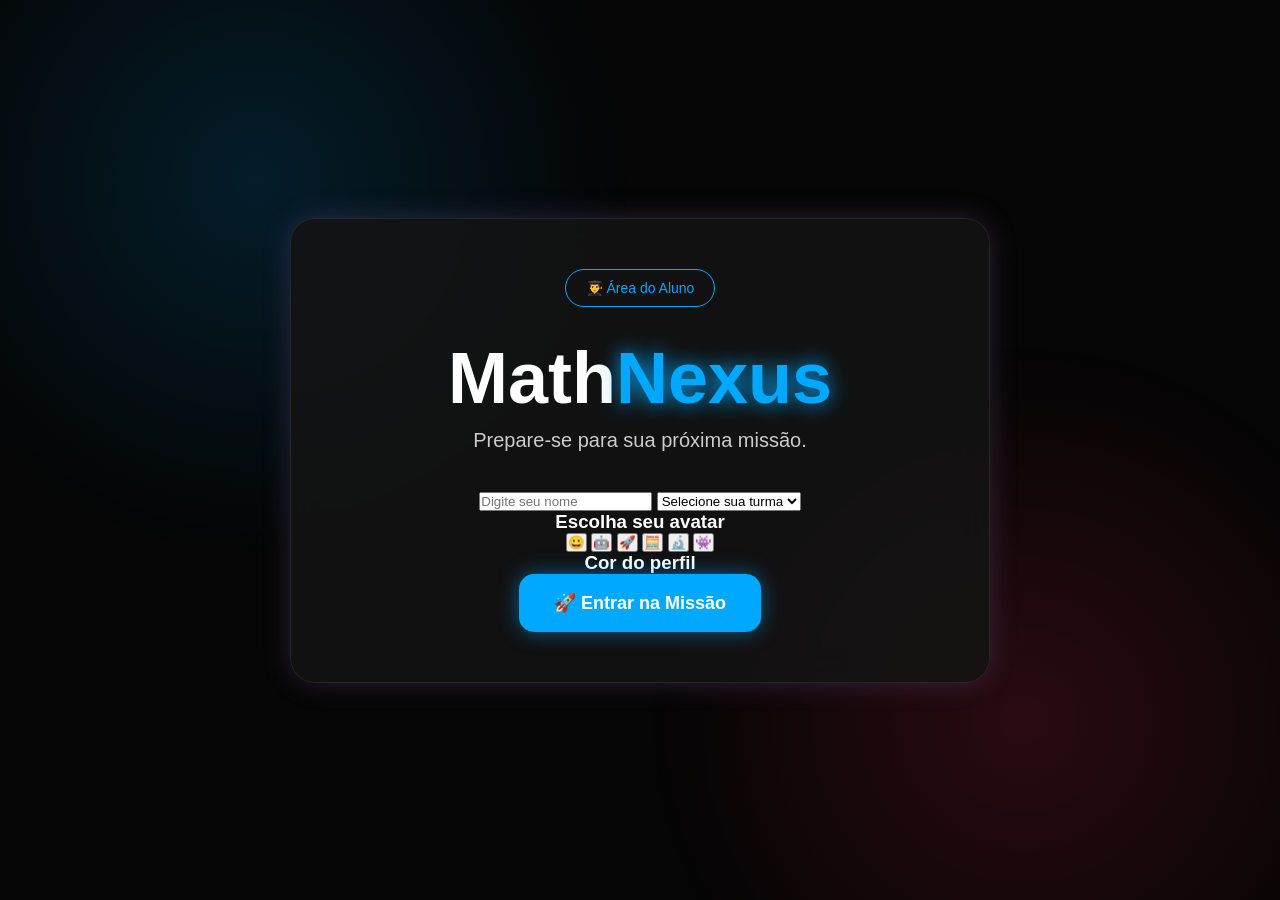
==== aluno.html @ 38cb6d9c "Create aluno.html" ====
<!DOCTYPE html>
<html lang="pt-BR">
<head>
<meta charset="UTF-8">
<meta name="viewport" content="width=device-width, initial-scale=1.0">

<title>MathNexus - Aluno</title>

<link rel="stylesheet" href="style.css">

</head>

<body>

<div class="background"></div>

<div class="container">

    <div class="card">

        <div class="badge">
            👨‍🎓 Área do Aluno
        </div>

        <h1>
            Math<span>Nexus</span>
        </h1>

        <p class="subtitle">
            Prepare-se para sua próxima missão.
        </p>

        <input
            type="text"
            placeholder="Digite seu nome"
            class="campo"
        >

        <select class="campo">
            <option>Selecione sua turma</option>
            <option>6º Ano</option>
            <option>7º Ano</option>
            <option>8º Ano</option>
            <option>9º Ano</option>
        </select>

        <h3 class="titulo">
            Escolha seu avatar
        </h3>

        <div class="avatares">

            <button class="avatar">😀</button>
            <button class="avatar">🤖</button>
            <button class="avatar">🚀</button>
            <button class="avatar">🧮</button>
            <button class="avatar">🔬</button>
            <button class="avatar">👾</button>

        </div>

        <h3 class="titulo">
            Cor do perfil
        </h3>

        <div class="cores">

            <div class="cor azul"></div>
            <div class="cor vermelho"></div>
            <div class="cor verde"></div>
            <div class="cor amarelo"></div>

        </div>

        <button class="btn aluno">
            🚀 Entrar na Missão
        </button>

    </div>

</div>

</body>
</html>
---- style.css ----
*{
    margin:0;
    padding:0;
    box-sizing:border-box;
    font-family:Arial, Helvetica, sans-serif;
}

body{
    background:#050505;
    color:white;
    min-height:100vh;
    overflow:hidden;
}

.background{
    position:fixed;
    width:100%;
    height:100%;
    background:
        radial-gradient(circle at 20% 20%, rgba(0,168,255,.15), transparent 30%),
        radial-gradient(circle at 80% 80%, rgba(255,45,85,.15), transparent 30%);
    z-index:-1;
}

.container{
    display:flex;
    justify-content:center;
    align-items:center;
    min-height:100vh;
    padding:20px;
}

.card{
    width:100%;
    max-width:700px;
    background:rgba(20,20,20,.85);
    border:1px solid rgba(255,255,255,.08);
    border-radius:25px;
    padding:50px;
    backdrop-filter:blur(20px);
    box-shadow:
        0 0 30px rgba(0,168,255,.15),
        0 0 30px rgba(255,45,85,.15);
    text-align:center;
}

.badge{
    display:inline-block;
    background:#111;
    border:1px solid #00a8ff;
    color:#00a8ff;
    padding:10px 20px;
    border-radius:30px;
    margin-bottom:30px;
    font-size:14px;
}

h1{
    font-size:72px;
    font-weight:900;
    margin-bottom:10px;
}

h1 span{
    color:#00a8ff;
    text-shadow:0 0 20px #00a8ff;
}

.subtitle{
    color:#cccccc;
    font-size:20px;
    margin-bottom:40px;
}

.areas{
    display:flex;
    gap:15px;
    justify-content:center;
    flex-wrap:wrap;
    margin-bottom:40px;
}

.area{
    background:#111;
    border:1px solid #333;
    padding:15px 25px;
    border-radius:15px;
    transition:.3s;
}

.area:hover{
    border-color:#00a8ff;
    transform:translateY(-5px);
}

.buttons{
    display:flex;
    justify-content:center;
    gap:20px;
    flex-wrap:wrap;
}

.btn{
    border:none;
    padding:18px 35px;
    border-radius:15px;
    font-size:18px;
    font-weight:bold;
    cursor:pointer;
    transition:.3s;
}

.aluno{
    background:#00a8ff;
    color:white;
    box-shadow:0 0 20px rgba(0,168,255,.5);
}

.professor{
    background:#ff2d55;
    color:white;
    box-shadow:0 0 20px rgba(255,45,85,.5);
}

.btn:hover{
    transform:translateY(-5px) scale(1.03);
}

@media(max-width:700px){

    h1{
        font-size:48px;
    }

    .card{
        padding:30px;
    }

    .buttons{
        flex-direction:column;
    }

}
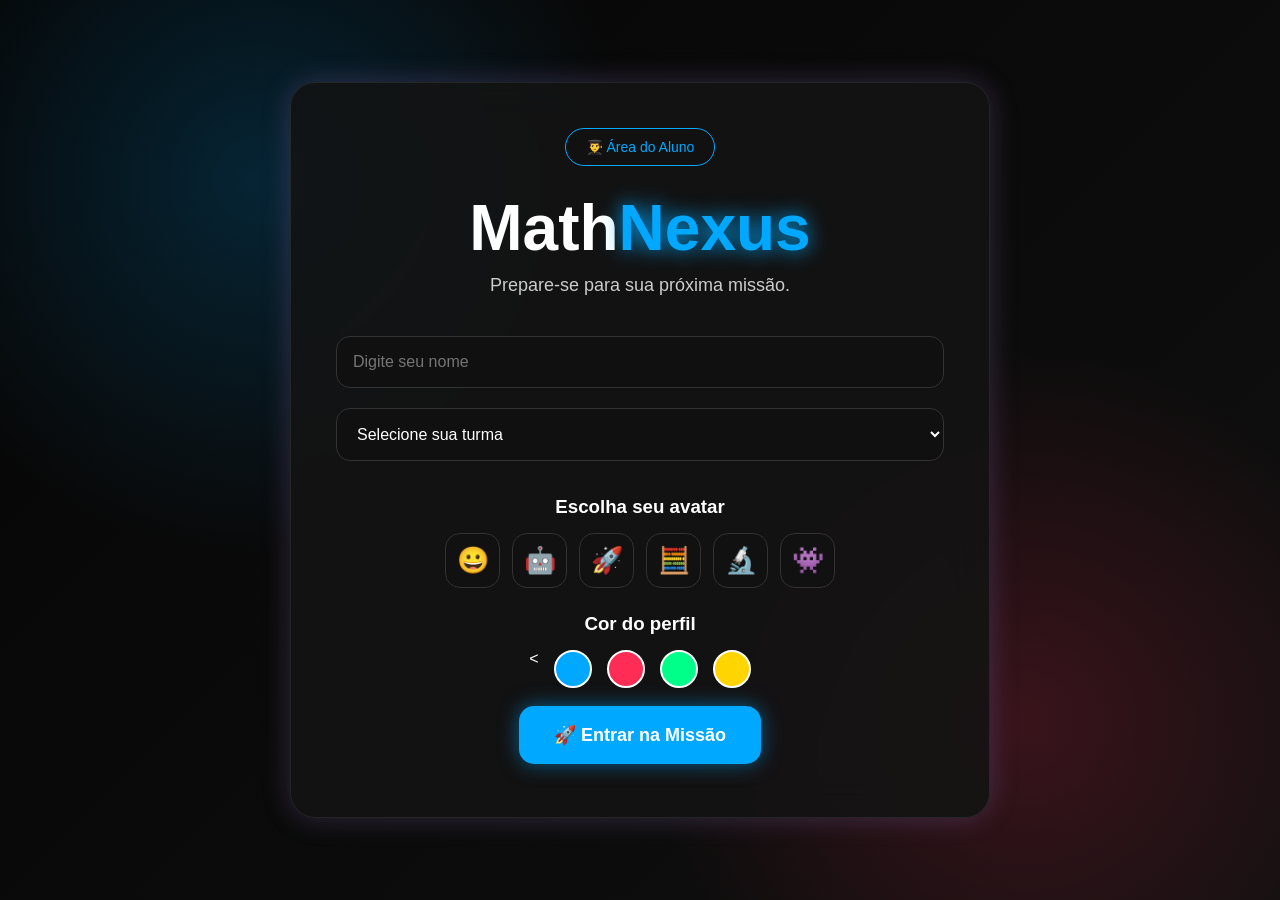
==== commit e55a4a4e: "Update aluno.html" ====
--- a/aluno.html
+++ b/aluno.html
@@ -50,12 +50,12 @@
 
         <div class="avatares">
 
-            <button class="avatar">😀</button>
-            <button class="avatar">🤖</button>
-            <button class="avatar">🚀</button>
-            <button class="avatar">🧮</button>
-            <button class="avatar">🔬</button>
-            <button class="avatar">👾</button>
+           <button class="avatar" onclick="selecionarAvatar(this)">😀</button>
+<button class="avatar" onclick="selecionarAvatar(this)">🤖</button>
+<button class="avatar" onclick="selecionarAvatar(this)">🚀</button>
+<button class="avatar" onclick="selecionarAvatar(this)">🧮</button>
+<button class="avatar" onclick="selecionarAvatar(this)">🔬</button>
+<button class="avatar" onclick="selecionarAvatar(this)">👾</button>
 
         </div>
 
@@ -65,20 +65,20 @@
 
         <div class="cores">
 
-            <div class="cor azul"></div>
-            <div class="cor vermelho"></div>
-            <div class="cor verde"></div>
-            <div class="cor amarelo"></div>
+            <<div class="cor azul" onclick="selecionarCor(this)"></div>
+<div class="cor vermelho" onclick="selecionarCor(this)"></div>
+<div class="cor verde" onclick="selecionarCor(this)"></div>
+<div class="cor amarelo" onclick="selecionarCor(this)"></div>
 
         </div>
 
-        <button class="btn aluno">
-            🚀 Entrar na Missão
-        </button>
+        <button class="btn aluno" onclick="entrarAluno()">
+    🚀 Entrar na Missão
+</button>
 
     </div>
 
 </div>
-
+<script src="app.js"></script>
 </body>
 </html>
--- a/style.css
+++ b/style.css
@@ -9,7 +9,7 @@
     background:#050505;
     color:white;
     min-height:100vh;
-    overflow:hidden;
+    overflow-x:hidden;
 }
 
 .background{
@@ -17,8 +17,9 @@
     width:100%;
     height:100%;
     background:
-        radial-gradient(circle at 20% 20%, rgba(0,168,255,.15), transparent 30%),
-        radial-gradient(circle at 80% 80%, rgba(255,45,85,.15), transparent 30%);
+        radial-gradient(circle at 20% 20%, rgba(0,168,255,.18), transparent 30%),
+        radial-gradient(circle at 80% 80%, rgba(255,45,85,.18), transparent 30%),
+        linear-gradient(135deg, #050505, #101010);
     z-index:-1;
 }
 
@@ -33,14 +34,14 @@
 .card{
     width:100%;
     max-width:700px;
-    background:rgba(20,20,20,.85);
+    background:rgba(20,20,20,.88);
     border:1px solid rgba(255,255,255,.08);
     border-radius:25px;
-    padding:50px;
+    padding:45px;
     backdrop-filter:blur(20px);
     box-shadow:
-        0 0 30px rgba(0,168,255,.15),
-        0 0 30px rgba(255,45,85,.15);
+        0 0 30px rgba(0,168,255,.18),
+        0 0 30px rgba(255,45,85,.18);
     text-align:center;
 }
 
@@ -51,12 +52,12 @@
     color:#00a8ff;
     padding:10px 20px;
     border-radius:30px;
-    margin-bottom:30px;
+    margin-bottom:25px;
     font-size:14px;
 }
 
 h1{
-    font-size:72px;
+    font-size:64px;
     font-weight:900;
     margin-bottom:10px;
 }
@@ -68,8 +69,8 @@
 
 .subtitle{
     color:#cccccc;
-    font-size:20px;
-    margin-bottom:40px;
+    font-size:18px;
+    margin-bottom:30px;
 }
 
 .areas{
@@ -77,7 +78,7 @@
     gap:15px;
     justify-content:center;
     flex-wrap:wrap;
-    margin-bottom:40px;
+    margin-bottom:35px;
 }
 
 .area{
@@ -108,6 +109,7 @@
     font-weight:bold;
     cursor:pointer;
     transition:.3s;
+    margin-top:20px;
 }
 
 .aluno{
@@ -126,18 +128,117 @@
     transform:translateY(-5px) scale(1.03);
 }
 
+.campo{
+    width:100%;
+    padding:16px;
+    margin:10px 0;
+    border-radius:14px;
+    border:1px solid #333;
+    background:#101010;
+    color:white;
+    font-size:16px;
+    outline:none;
+}
+
+.campo:focus{
+    border-color:#00a8ff;
+    box-shadow:0 0 15px rgba(0,168,255,.4);
+}
+
+.titulo{
+    margin-top:25px;
+    margin-bottom:15px;
+    color:#ffffff;
+}
+
+.avatares{
+    display:flex;
+    justify-content:center;
+    flex-wrap:wrap;
+    gap:12px;
+}
+
+.avatar{
+    width:55px;
+    height:55px;
+    border-radius:15px;
+    border:1px solid #333;
+    background:#111;
+    font-size:26px;
+    cursor:pointer;
+    transition:.3s;
+}
+
+.avatar:hover,
+.avatar.ativo{
+    border-color:#00a8ff;
+    transform:scale(1.1);
+    box-shadow:0 0 15px rgba(0,168,255,.5);
+}
+
+.cores{
+    display:flex;
+    justify-content:center;
+    gap:15px;
+    margin-bottom:10px;
+}
+
+.cor{
+    width:38px;
+    height:38px;
+    border-radius:50%;
+    border:2px solid white;
+    cursor:pointer;
+    transition:.3s;
+}
+
+.cor:hover,
+.cor.ativa{
+    transform:scale(1.15);
+    box-shadow:0 0 15px white;
+}
+
+.azul{ background:#00a8ff; }
+.vermelho{ background:#ff2d55; }
+.verde{ background:#00ff88; }
+.amarelo{ background:#ffd500; }
+
 @media(max-width:700px){
-
     h1{
-        font-size:48px;
+        font-size:44px;
     }
 
     .card{
-        padding:30px;
+        padding:28px;
     }
 
     .buttons{
         flex-direction:column;
     }
 
-}
+    .btn{
+        width:100%;
+    }
+}
+
+a.btn{
+    text-decoration:none;
+    display:inline-block;
+}
+
+.area strong{
+    display:block;
+    margin-top:10px;
+    font-size:24px;
+    color:#00a8ff;
+}
+
+textarea{
+    resize:none;
+}
+
+.btn{
+    display:inline-block;
+    text-decoration:none;
+    margin:8px;
+}
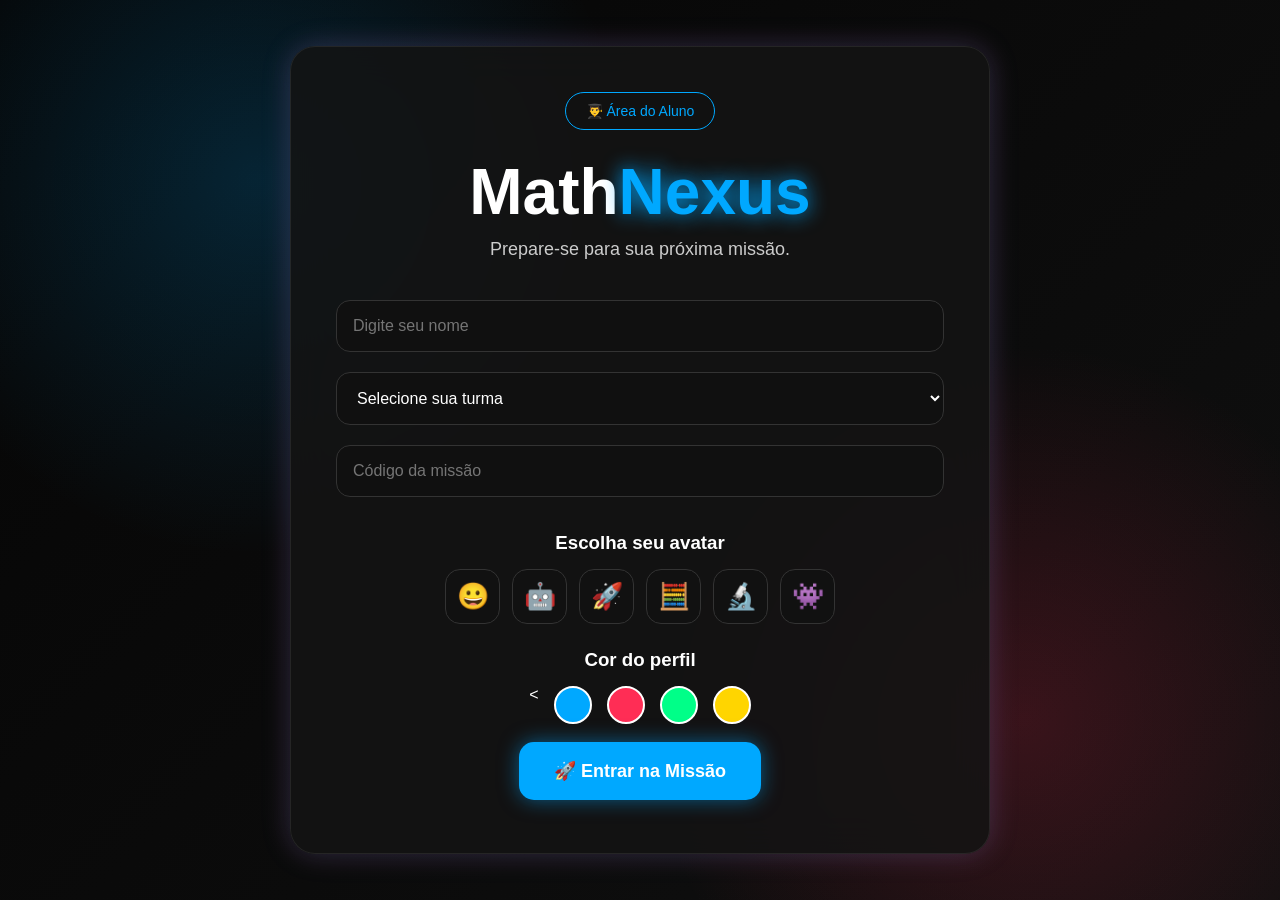
==== commit bfa0d71d: "Add input field for mission code in aluno.html" ====
--- a/aluno.html
+++ b/aluno.html
@@ -43,7 +43,11 @@
             <option>8º Ano</option>
             <option>9º Ano</option>
         </select>
-
+<input
+    type="text"
+    placeholder="Código da missão"
+    class="campo"
+>
         <h3 class="titulo">
             Escolha seu avatar
         </h3>
